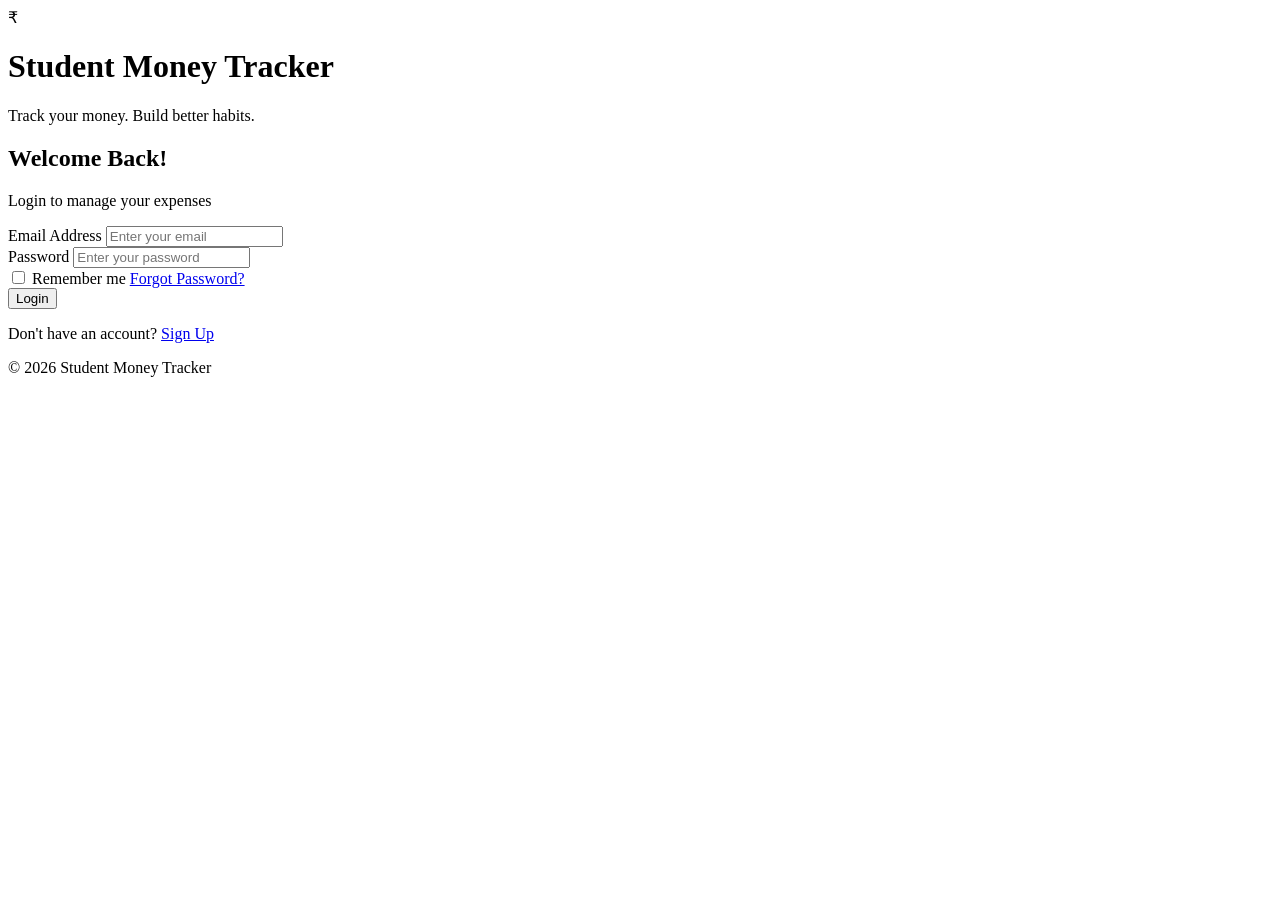
==== login.html @ 26ba250f "Add login.html for user authentication" ====
<!DOCTYPE html>
<html lang="en">
<head>
    <meta charset="UTF-8">
    <meta name="viewport" content="width=device-width, initial-scale=1.0">
    <title>Login | Student Money Tracker</title>
    <link rel="stylesheet" href="auth.css">
</head>

<body>

    <div class="login-container">

        <div class="login-brand">
            <div class="logo">₹</div>
            <h1>Student Money Tracker</h1>
            <p>Track your money. Build better habits.</p>
        </div>

        <div class="login-card">

            <h2>Welcome Back!</h2>
            <p class="subtitle">Login to manage your expenses</p>

            <form id="loginForm">

                <div class="form-group">
                    <label for="email">Email Address</label>
                    <input
                        type="email"
                        id="email"
                        placeholder="Enter your email"
                        required
                    >
                </div>

                <div class="form-group">
                    <label for="password">Password</label>
                    <input
                        type="password"
                        id="password"
                        placeholder="Enter your password"
                        required
                    >
                </div>

                <div class="form-options">
                    <label>
                        <input type="checkbox" id="remember">
                        Remember me
                    </label>

                    <a href="#">Forgot Password?</a>
                </div>

                <button type="submit" class="login-btn">
                    Login
                </button>

            </form>

            <p class="signup-link">
                Don't have an account?
                <a href="signup.html">Sign Up</a>
            </p>

        </div>

        <p class="footer-text">
            © 2026 Student Money Tracker
        </p>

    </div>

</body>
</html>
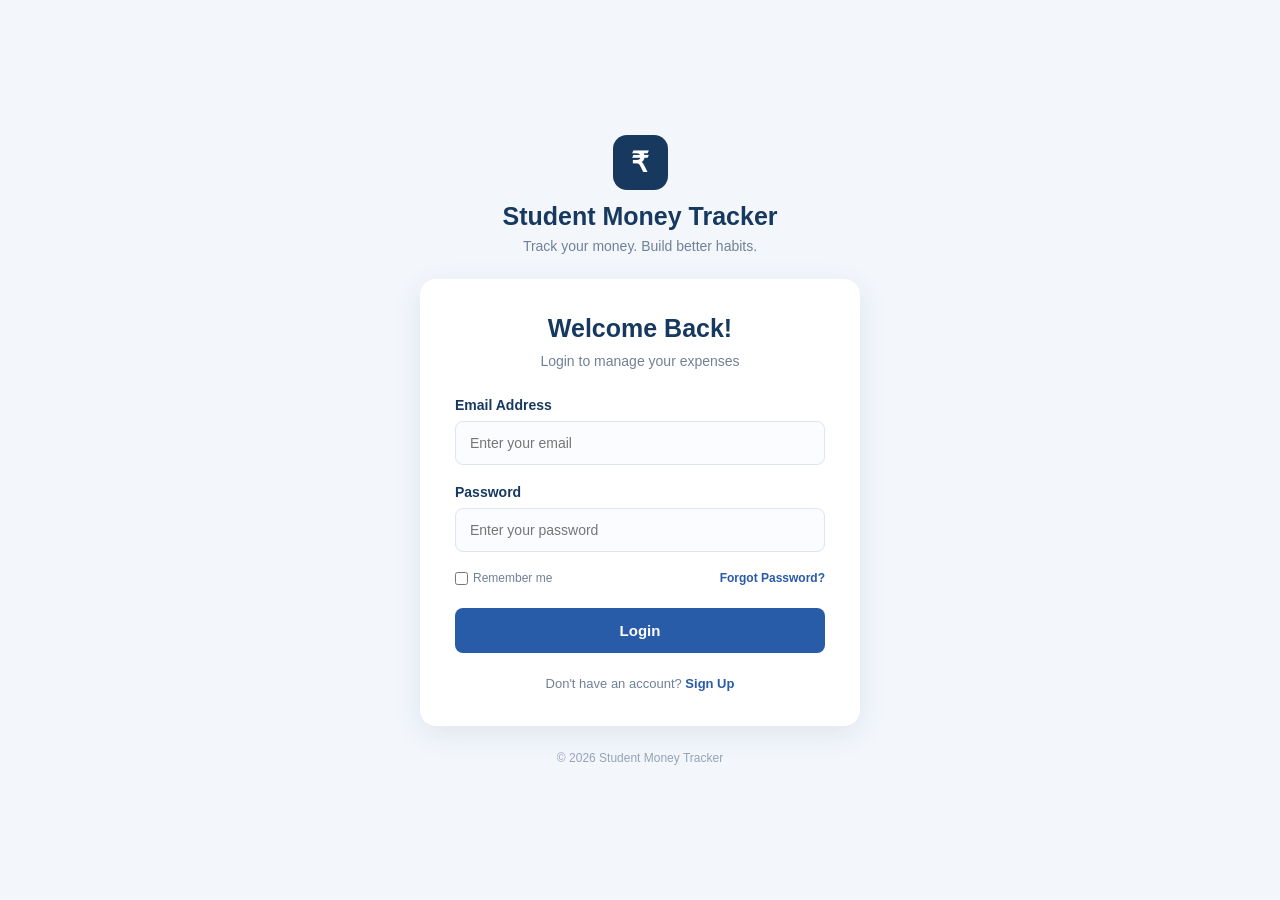
==== commit 0abaf676: "Add script tag for auth.js in login.html" ====
--- a/login.html
+++ b/login.html
@@ -1,4 +1,3 @@
-
 <!DOCTYPE html>
 <html lang="en">
 <head>
@@ -72,6 +71,6 @@
         </p>
 
     </div>
-
+<script src="auth.js"></script>
 </body>
 </html>
--- a/auth.css
+++ b/auth.css
@@ -0,0 +1,168 @@
+
+* {
+    margin: 0;
+    padding: 0;
+    box-sizing: border-box;
+}
+
+body {
+    font-family: 'Segoe UI', sans-serif;
+    background: #F3F7FC;
+    color: #17395F;
+    min-height: 100vh;
+    display: flex;
+    justify-content: center;
+    align-items: center;
+    padding: 25px;
+}
+
+.login-container {
+    width: 100%;
+    max-width: 440px;
+    text-align: center;
+}
+
+.login-brand {
+    margin-bottom: 25px;
+}
+
+.logo {
+    width: 55px;
+    height: 55px;
+    background: #17395F;
+    color: white;
+    border-radius: 14px;
+    display: flex;
+    align-items: center;
+    justify-content: center;
+    font-size: 28px;
+    font-weight: bold;
+    margin: 0 auto 12px;
+}
+
+.login-brand h1 {
+    font-size: 25px;
+    color: #17395F;
+}
+
+.login-brand p {
+    color: #718096;
+    margin-top: 7px;
+    font-size: 14px;
+}
+
+.login-card {
+    background: white;
+    padding: 35px;
+    border-radius: 16px;
+    box-shadow: 0 8px 30px rgba(23, 57, 95, 0.09);
+    text-align: left;
+}
+
+.login-card h2 {
+    font-size: 25px;
+    color: #17395F;
+    text-align: center;
+}
+
+.subtitle {
+    text-align: center;
+    color: #718096;
+    margin: 10px 0 28px;
+    font-size: 14px;
+}
+
+.form-group {
+    margin-bottom: 19px;
+}
+
+.form-group label {
+    display: block;
+    font-size: 14px;
+    font-weight: 600;
+    margin-bottom: 8px;
+    color: #17395F;
+}
+
+.form-group input {
+    width: 100%;
+    padding: 13px 14px;
+    border: 1px solid #DCE5F0;
+    border-radius: 8px;
+    outline: none;
+    font-size: 14px;
+    background: #FAFCFF;
+    transition: 0.2s;
+}
+
+.form-group input:focus {
+    border-color: #285BA8;
+    box-shadow: 0 0 0 3px rgba(40, 91, 168, 0.10);
+}
+
+.form-options {
+    display: flex;
+    justify-content: space-between;
+    align-items: center;
+    flex-wrap: wrap;
+    gap: 8px;
+    font-size: 12px;
+    margin-bottom: 23px;
+}
+
+.form-options label {
+    display: flex;
+    align-items: center;
+    gap: 5px;
+    color: #718096;
+}
+
+a {
+    color: #285BA8;
+    text-decoration: none;
+    font-weight: 600;
+}
+
+a:hover {
+    text-decoration: underline;
+}
+
+.login-btn {
+    width: 100%;
+    padding: 14px;
+    background: #285BA8;
+    color: white;
+    border: none;
+    border-radius: 8px;
+    font-size: 15px;
+    font-weight: 600;
+    cursor: pointer;
+    transition: 0.2s;
+}
+
+.login-btn:hover {
+    background: #17395F;
+}
+
+.signup-link {
+    text-align: center;
+    margin-top: 23px;
+    font-size: 13px;
+    color: #718096;
+}
+
+.footer-text {
+    margin-top: 25px;
+    color: #94A3B8;
+    font-size: 12px;
+}
+
+@media (max-width: 480px) {
+    .login-card {
+        padding: 25px 20px;
+    }
+
+    .login-brand h1 {
+        font-size: 22px;
+    }
+}
